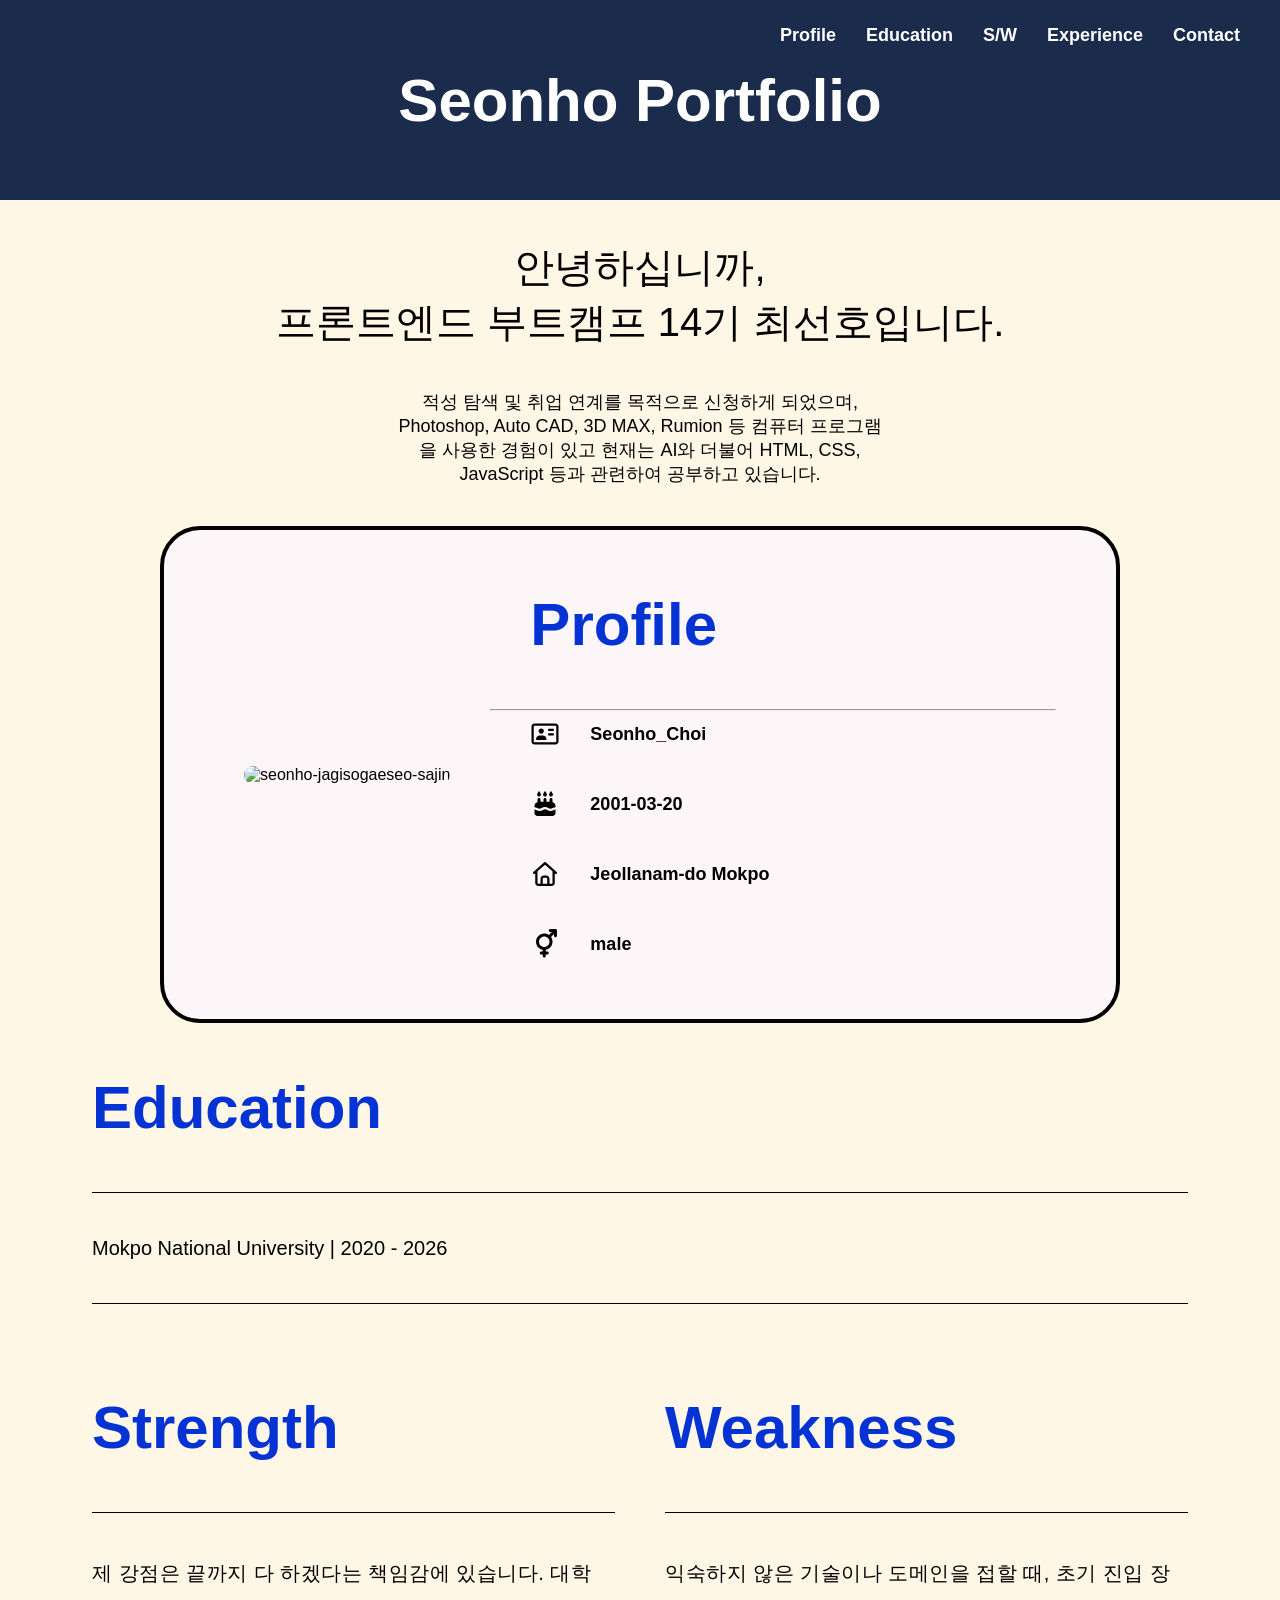
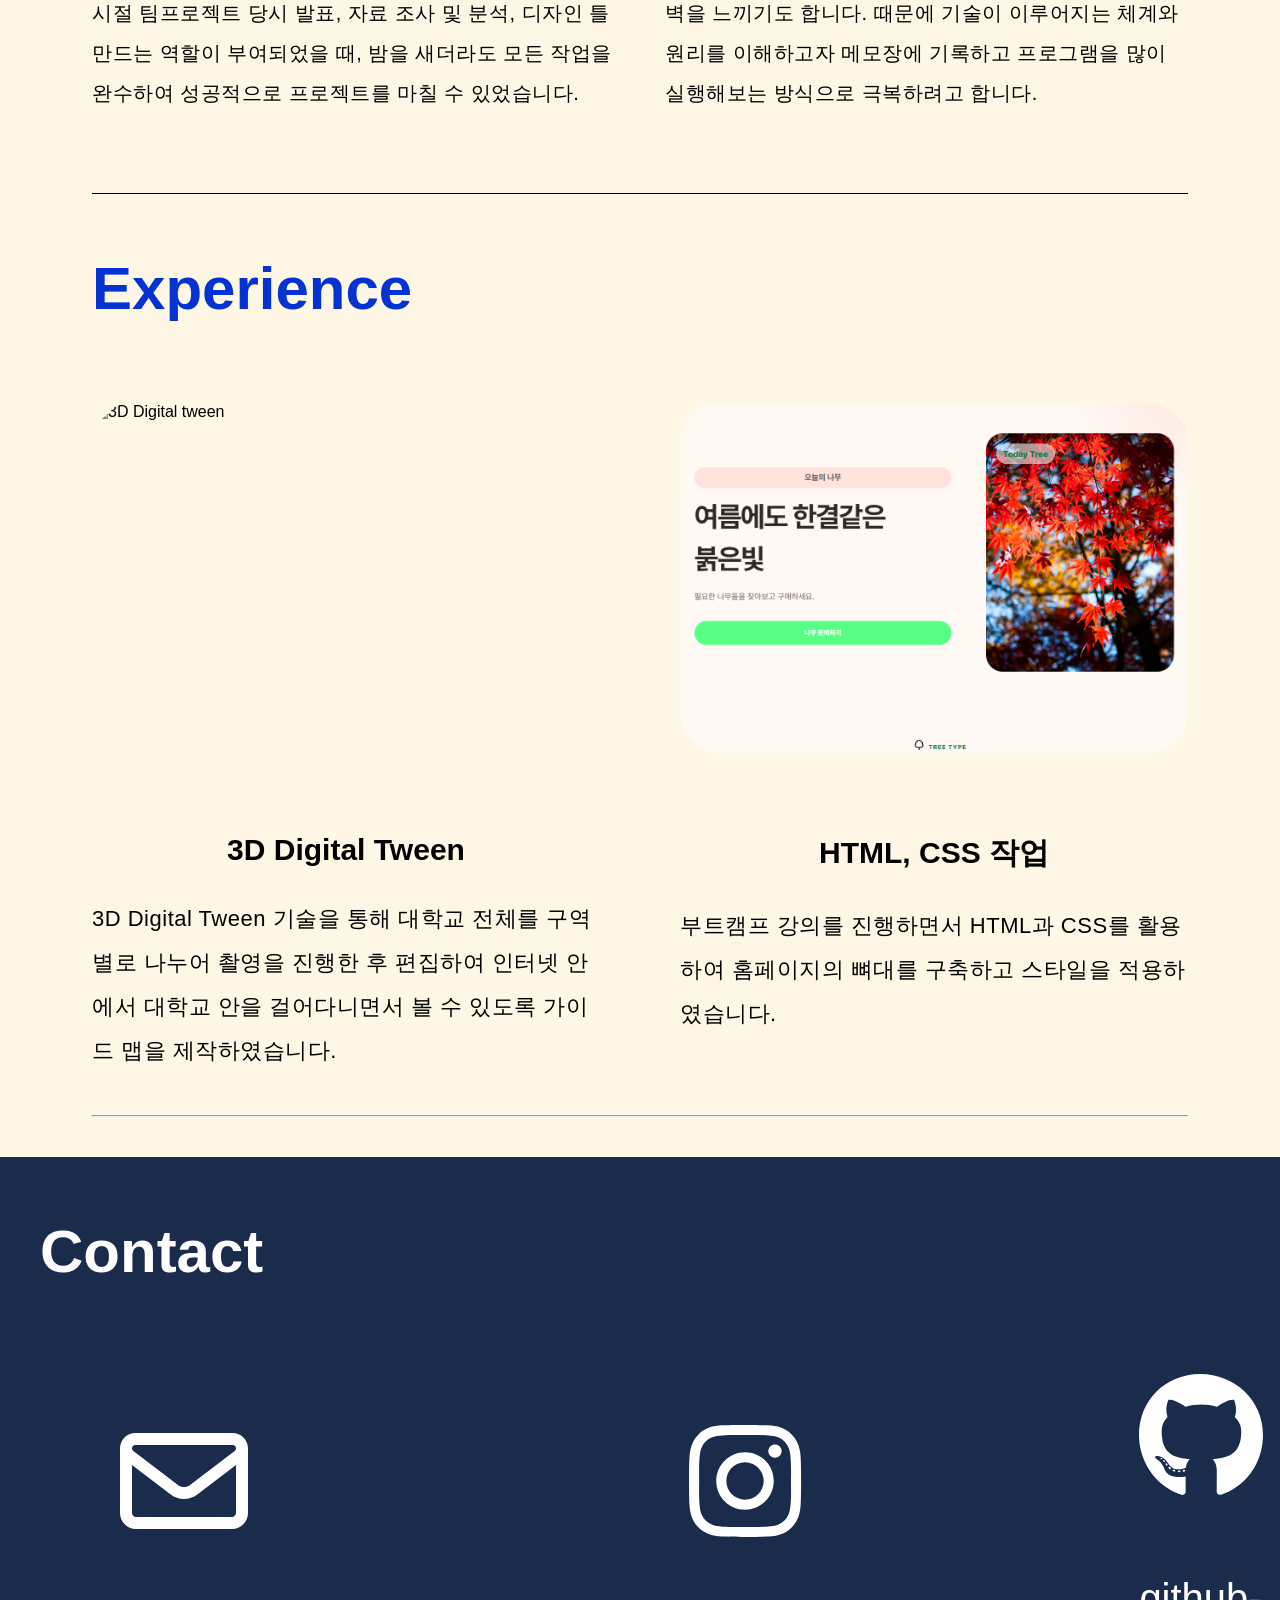
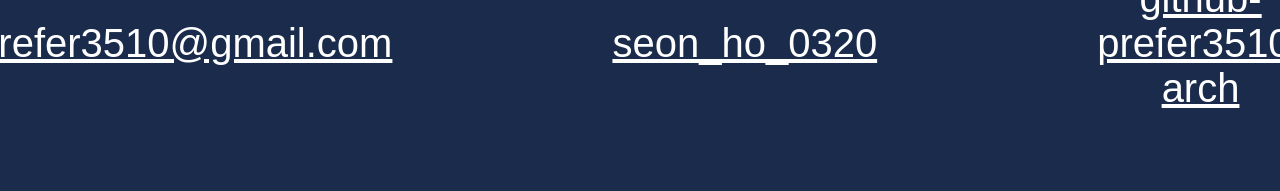
==== index.html @ ebb233a0 "fix: 메인 파일 이름을 index.html로 변경" ====
<!doctype html>
<html lang="en">
  <head>
    <meta charset="UTF-8" />
    <meta name="viewport" content="width=device-width, initial-scale=1.0" />
    <title>Seonho_Portfolio</title>
    <link rel="stylesheet" href="style.css" />
  </head>
  <body>
    <header>
      <h1>Seonho Portfolio</h1>
      <nav>
        <ul>
          <li><a href="#profile">Profile</a></li>
          <li><a href="#education">Education</a></li>
          <li><a href="#sw">S/W</a></li>
          <li><a href="#experience">Experience</a></li>
          <li><a href="#contact">Contact</a></li>
        </ul>
      </nav>
    </header>

    <main>
      <p class="first-meet">
        안녕하십니까,<br />프론트엔드 부트캠프 14기 최선호입니다.
      </p>
      <p class="why-come">
        적성 탐색 및 취업 연계를 목적으로 신청하게 되었으며,<br />Photoshop,
        Auto CAD, 3D MAX, Rumion 등 컴퓨터 프로그램<br />
        을 사용한 경험이 있고 현재는 AI와 더불어 HTML, CSS,<br />JavaScript 등과
        관련하여 공부하고 있습니다.
      </p>

      <div id="profile" class="profile-box">
        <div class="profile-left">
          <img
            src="https://i.postimg.cc/648YrGL5/seonho-jagisogaeseo-sajin.jpg"
            alt="seonho-jagisogaeseo-sajin"
          />
        </div>

        <div class="profile-right">
          <h2>Profile</h2>
          <hr class="profile-line" />

          <div class="icon-list">
            <div class="icon_name">
              <svg xmlns="http://www.w3.org/2000/svg" viewBox="0 0 640 640">
                <path
                  d="M544 144C552.8 144 560 151.2 560 160L560 480C560 488.8 552.8 496 544 496L96 496C87.2 496 80 488.8 80 480L80 160C80 151.2 87.2 144 96 144L544 144zM96 96C60.7 96 32 124.7 32 160L32 480C32 515.3 60.7 544 96 544L544 544C579.3 544 608 515.3 608 480L608 160C608 124.7 579.3 96 544 96L96 96zM240 312C270.9 312 296 286.9 296 256C296 225.1 270.9 200 240 200C209.1 200 184 225.1 184 256C184 286.9 209.1 312 240 312zM208 352C163.8 352 128 387.8 128 432C128 440.8 135.2 448 144 448L336 448C344.8 448 352 440.8 352 432C352 387.8 316.2 352 272 352L208 352zM408 208C394.7 208 384 218.7 384 232C384 245.3 394.7 256 408 256L488 256C501.3 256 512 245.3 512 232C512 218.7 501.3 208 488 208L408 208zM408 304C394.7 304 384 314.7 384 328C384 341.3 394.7 352 408 352L488 352C501.3 352 512 341.3 512 328C512 314.7 501.3 304 488 304L408 304z"
                />
              </svg>
              <span>Seonho_Choi</span>
            </div>

            <div class="icon_birth">
              <svg xmlns="http://www.w3.org/2000/svg" viewBox="0 0 640 640">
                <path
                  d="M182.4 53.5L157.8 95.6C154 102.1 152 109.6 152 117.2L152 120C152 142.1 169.9 160 192 160C214.1 160 232 142.1 232 120L232 117.2C232 109.6 230 102.2 226.2 95.6L201.6 53.5C199.6 50.1 195.9 48 192 48C188.1 48 184.4 50.1 182.4 53.5zM310.4 53.5L285.8 95.6C282 102.1 280 109.6 280 117.2L280 120C280 142.1 297.9 160 320 160C342.1 160 360 142.1 360 120L360 117.2C360 109.6 358 102.2 354.2 95.6L329.6 53.5C327.6 50.1 323.9 48 320 48C316.1 48 312.4 50.1 310.4 53.5zM413.8 95.6C410 102.1 408 109.6 408 117.2L408 120C408 142.1 425.9 160 448 160C470.1 160 488 142.1 488 120L488 117.2C488 109.6 486 102.2 482.2 95.6L457.6 53.5C455.6 50.1 451.9 48 448 48C444.1 48 440.4 50.1 438.4 53.5L413.8 95.6zM224 224C224 206.3 209.7 192 192 192C174.3 192 160 206.3 160 224L160 277.5C122.7 290.6 96 326.2 96 368L96 388.8C116.9 390.1 137.6 396.1 156.3 406.8L163.4 410.9C189.7 425.9 222.3 424.3 247 406.7C290.7 375.5 349.3 375.5 393 406.7C417.6 424.3 450.3 426 476.6 410.9L483.7 406.8C502.4 396.1 523 390.1 544 388.8L544 368C544 326.2 517.3 290.6 480 277.5L480 224C480 206.3 465.7 192 448 192C430.3 192 416 206.3 416 224L416 272L352 272L352 224C352 206.3 337.7 192 320 192C302.3 192 288 206.3 288 224L288 272L224 272L224 224zM544 437C531.3 438.2 518.9 442 507.5 448.5L500.4 452.6C457.8 476.9 405 474.3 365.1 445.8C338.1 426.5 301.9 426.5 274.9 445.8C235 474.3 182.2 477 139.6 452.6L132.5 448.5C121.1 442 108.7 438.1 96 437L96 512C96 547.3 124.7 576 160 576L480 576C515.3 576 544 547.3 544 512L544 437z"
                />
              </svg>
              <span>2001-03-20</span>
            </div>

            <div class="icon_house">
              <svg xmlns="http://www.w3.org/2000/svg" viewBox="0 0 640 640">
                <path
                  d="M304 70.1C313.1 61.9 326.9 61.9 336 70.1L568 278.1C577.9 286.9 578.7 302.1 569.8 312C560.9 321.9 545.8 322.7 535.9 313.8L527.9 306.6L527.9 511.9C527.9 547.2 499.2 575.9 463.9 575.9L175.9 575.9C140.6 575.9 111.9 547.2 111.9 511.9L111.9 306.6L103.9 313.8C94 322.6 78.9 321.8 70 312C61.1 302.2 62 287 71.8 278.1L304 70.1zM320 120.2L160 263.7L160 512C160 520.8 167.2 528 176 528L224 528L224 424C224 384.2 256.2 352 296 352L344 352C383.8 352 416 384.2 416 424L416 528L464 528C472.8 528 480 520.8 480 512L480 263.7L320 120.3zM272 528L368 528L368 424C368 410.7 357.3 400 344 400L296 400C282.7 400 272 410.7 272 424L272 528z"
                />
              </svg>
              <span>Jeollanam-do Mokpo</span>
            </div>

            <div class="icon_gender">
              <svg xmlns="http://www.w3.org/2000/svg" viewBox="0 0 640 640">
                <path
                  d="M432 64C414.3 64 400 49.7 400 32C400 14.3 414.3 0 432 0L544 0C561.7 0 576 14.3 576 32L576 144C576 161.7 561.7 176 544 176C526.3 176 512 161.7 512 144L512 109.3L449 172.3C468.5 200.7 480 235 480 272.1C480 358.4 417.9 430.2 336 445.2L336 480.1L368 480.1C385.7 480.1 400 494.4 400 512.1C400 529.8 385.7 544.1 368 544.1L336 544.1L336 576.1C336 593.8 321.7 608.1 304 608.1C286.3 608.1 272 593.8 272 576.1L272 544.1L240 544.1C222.3 544.1 208 529.8 208 512.1C208 494.4 222.3 480.1 240 480.1L272 480.1L272 445.2C190.1 430.2 128 358.4 128 272.1C128 174.9 206.8 96.1 304 96.1C341 96.1 375.4 107.5 403.8 127.1L466.8 64.1L432.1 64.1zM416 272C416 210.1 365.9 160 304 160C242.1 160 192 210.1 192 272C192 333.9 242.1 384 304 384C365.9 384 416 333.9 416 272z"
                />
              </svg>
              <span>male</span>
            </div>
          </div>
        </div>
      </div>

      <div id="education" class="Education-part">
        <h2>Education</h2>
        <hr class="Education-divider" />
        <p class="school">Mokpo National University | 2020 - 2026</p>
        <hr class="second-divider" />
      </div>

      <div id="sw" class="strength-weakness">
        <div class="s-box">
          <h2>Strength</h2>
          <hr class="strength-line" />
          <p class="strength-text">
            제 강점은 끝까지 다 하겠다는 책임감에 있습니다. 대학 시절 팀프로젝트
            당시 발표, 자료 조사 및 분석, 디자인 틀 만드는 역할이 부여되었을 때,
            밤을 새더라도 모든 작업을 완수하여 성공적으로 프로젝트를 마칠 수
            있었습니다.
          </p>
        </div>

        <div class="w-box">
          <h2>Weakness</h2>
          <hr class="weakness-line" />
          <p class="weakness-text">
            익숙하지 않은 기술이나 도메인을 접할 때, 초기 진입 장벽을 느끼기도
            합니다. 때문에 기술이 이루어지는 체계와 원리를 이해하고자 메모장에
            기록하고 프로그램을 많이 실행해보는 방식으로 극복하려고 합니다.
          </p>
        </div>
      </div>
      <hr class="sw-lastline" />

      <div id="experience" class="experience-section">
        <h2>Experience</h2>
      </div>

      <div class="experience-container">
        <div class="experience__part">
          <img
            src="https://i.ibb.co/9kTLn7Mv/Kakao-Talk-20260531-184627742.jpg"
            alt="3D Digital tween"
          />
          <div class="experience__text-box">
            <h3>3D Digital Tween</h3>
            <p>
              3D Digital Tween 기술을 통해 대학교 전체를 구역 별로 나누어 촬영을
              진행한 후 편집하여 인터넷 안에서 대학교 안을 걸어다니면서 볼 수
              있도록 가이드 맵을 제작하였습니다.
            </p>
          </div>
        </div>

        <div class="experience__part">
          <img src="나무팜.png" alt="나무팜 사진" />
          <div class="experience__text-box">
            <h3>HTML, CSS 작업</h3>
            <p>
              부트캠프 강의를 진행하면서 HTML과 CSS를 활용하여 홈페이지의 뼈대를
              구축하고 스타일을 적용하였습니다.
            </p>
          </div>
        </div>
      </div>
      <hr class="end-line" />
    </main>

    <footer id="contact">
      <p class="contact">Contact</p>
      <div class="last-icon">
        <div class="email">
          <svg xmlns="http://www.w3.org/2000/svg" viewBox="0 0 640 640">
            <path
              d="M125.4 128C91.5 128 64 155.5 64 189.4C64 190.3 64 191.1 64.1 192L64 192L64 448C64 483.3 92.7 512 128 512L512 512C547.3 512 576 483.3 576 448L576 192L575.9 192C575.9 191.1 576 190.3 576 189.4C576 155.5 548.5 128 514.6 128L125.4 128zM528 256.3L528 448C528 456.8 520.8 464 512 464L128 464C119.2 464 112 456.8 112 448L112 256.3L266.8 373.7C298.2 397.6 341.7 397.6 373.2 373.7L528 256.3zM112 189.4C112 182 118 176 125.4 176L514.6 176C522 176 528 182 528 189.4C528 193.6 526 197.6 522.7 200.1L344.2 335.5C329.9 346.3 310.1 346.3 295.8 335.5L117.3 200.1C114 197.6 112 193.6 112 189.4z"
            />
          </svg>
          <a href="mailto:prefer3510@gmail.com" class="footer-link"
            >prefer3510@gmail.com</a
          >
        </div>

        <div class="instagram">
          <svg xmlns="http://www.w3.org/2000/svg" viewBox="0 0 640 640">
            <path
              d="M320.3 205C256.8 204.8 205.2 256.2 205 319.7C204.8 383.2 256.2 434.8 319.7 435C383.2 435.2 434.8 383.8 435 320.3C435.2 256.8 383.8 205.2 320.3 205zM319.7 245.4C360.9 245.2 394.4 278.5 394.6 319.7C394.8 360.9 361.5 394.4 320.3 394.6C279.1 394.8 245.6 361.5 245.4 320.3C245.2 279.1 278.5 245.6 319.7 245.4zM413.1 200.3C413.1 185.5 425.1 173.5 439.9 173.5C454.7 173.5 466.7 185.5 466.7 200.3C466.7 215.1 454.7 227.1 439.9 227.1C425.1 227.1 413.1 215.1 413.1 200.3zM542.8 227.5C541.1 191.6 532.9 159.8 506.6 133.6C480.4 107.4 448.6 99.2 412.7 97.4C375.7 95.3 264.8 95.3 227.8 97.4C192 99.1 160.2 107.3 133.9 133.5C107.6 159.7 99.5 191.5 97.7 227.4C95.6 264.4 95.6 375.3 97.7 412.3C99.4 448.2 107.6 480 133.9 506.2C160.2 532.4 191.9 540.6 227.8 542.4C264.8 544.5 375.7 544.5 412.7 542.4C448.6 540.7 480.4 532.5 506.6 506.2C532.8 480 541 448.2 542.8 412.3C544.9 375.3 544.9 264.5 542.8 227.5zM495 452C487.2 471.6 472.1 486.7 452.4 494.6C422.9 506.3 352.9 503.6 320.3 503.6C287.7 503.6 217.6 506.2 188.2 494.6C168.6 486.8 153.5 471.7 145.6 452C133.9 422.5 136.6 352.5 136.6 319.9C136.6 287.3 134 217.2 145.6 187.8C153.4 168.2 168.5 153.1 188.2 145.2C217.7 133.5 287.7 136.2 320.3 136.2C352.9 136.2 423 133.6 452.4 145.2C472 153 487.1 168.1 495 187.8C506.7 217.3 504 287.3 504 319.9C504 352.5 506.7 422.6 495 452z"
            />
          </svg>
          <a
            href="https://www.instagram.com/seon_ho_0320"
            target="_blank"
            rel="noopener noreferrer"
            >seon_ho_0320</a
          >
        </div>

        <div class="github">
          <svg xmlns="http://www.w3.org/2000/svg" viewBox="0 0 640 640">
            <path
              d="M237.9 461.4C237.9 463.4 235.6 465 232.7 465C229.4 465.3 227.1 463.7 227.1 461.4C227.1 459.4 229.4 457.8 232.3 457.8C235.3 457.5 237.9 459.1 237.9 461.4zM206.8 456.9C206.1 458.9 208.1 461.2 211.1 461.8C213.7 462.8 216.7 461.8 217.3 459.8C217.9 457.8 216 455.5 213 454.6C210.4 453.9 207.5 454.9 206.8 456.9zM251 455.2C248.1 455.9 246.1 457.8 246.4 460.1C246.7 462.1 249.3 463.4 252.3 462.7C255.2 462 257.2 460.1 256.9 458.1C256.6 456.2 253.9 454.9 251 455.2zM316.8 72C178.1 72 72 177.3 72 316C72 426.9 141.8 521.8 241.5 555.2C254.3 557.5 258.8 549.6 258.8 543.1C258.8 536.9 258.5 502.7 258.5 481.7C258.5 481.7 188.5 496.7 173.8 451.9C173.8 451.9 162.4 422.8 146 415.3C146 415.3 123.1 399.6 147.6 399.9C147.6 399.9 172.5 401.9 186.2 425.7C208.1 464.3 244.8 453.2 259.1 446.6C261.4 430.6 267.9 419.5 275.1 412.9C219.2 406.7 162.8 398.6 162.8 302.4C162.8 274.9 170.4 261.1 186.4 243.5C183.8 237 175.3 210.2 189 175.6C209.9 169.1 258 202.6 258 202.6C278 197 299.5 194.1 320.8 194.1C342.1 194.1 363.6 197 383.6 202.6C383.6 202.6 431.7 169 452.6 175.6C466.3 210.3 457.8 237 455.2 243.5C471.2 261.2 481 275 481 302.4C481 398.9 422.1 406.6 366.2 412.9C375.4 420.8 383.2 435.8 383.2 459.3C383.2 493 382.9 534.7 382.9 542.9C382.9 549.4 387.5 557.3 400.2 555C500.2 521.8 568 426.9 568 316C568 177.3 455.5 72 316.8 72zM169.2 416.9C167.9 417.9 168.2 420.2 169.9 422.1C171.5 423.7 173.8 424.4 175.1 423.1C176.4 422.1 176.1 419.8 174.4 417.9C172.8 416.3 170.5 415.6 169.2 416.9zM158.4 408.8C157.7 410.1 158.7 411.7 160.7 412.7C162.3 413.7 164.3 413.4 165 412C165.7 410.7 164.7 409.1 162.7 408.1C160.7 407.5 159.1 407.8 158.4 408.8zM190.8 444.4C189.2 445.7 189.8 448.7 192.1 450.6C194.4 452.9 197.3 453.2 198.6 451.6C199.9 450.3 199.3 447.3 197.3 445.4C195.1 443.1 192.1 442.8 190.8 444.4zM179.4 429.7C177.8 430.7 177.8 433.3 179.4 435.6C181 437.9 183.7 438.9 185 437.9C186.6 436.6 186.6 434 185 431.7C183.6 429.4 181 428.4 179.4 429.7z"
            />
          </svg>
          <a
            href="https://www.github.com/prefer3510-arch"
            target="_blank"
            rel="noopener noreferrer"
            >github-prefer3510-arch</a
          >
        </div>
      </div>
    </footer>
  </body>
</html>
---- style.css ----
html {
  scroll-behavior: smooth;
}

@import url("https://cdn.jsdelivr.net/gh/orioncactus/pretendard@v1.3.9/dist/web/static/pretendard.css");
* {
  box-sizing: border-box;
  font-family:
    "Pretendard",
    Pretendard variable,
    "Noto Sans KR",
    sans-serif;
}

body {
  background-color: #fef7e6;
  margin: 0;
  padding: 0;
}

header {
  position: fixed;
  top: 0;
  left: 0;
  width: 100%;
  z-index: 1000;
  display: flex;
  justify-content: center;
  align-items: center;
  position: relative;
  padding: 20px 40px;
  background-color: #1a2b4c;
  min-height: 200px;
  box-sizing: border-box;
}

header h1 {
  color: #fff;
  font-size: 60px;
  margin: 0;
  text-align: center;
  font-weight: bold;
  max-width: 60%;
  word-break: keep-all;
}

header nav {
  position: absolute;
  right: 40px;
  top: 25px;
}

header nav ul {
  display: flex;
  list-style: none;
  gap: 30px;
  margin: 0;
  padding: 0;
}

header nav a {
  text-decoration: none;
  color: #fff;
  font-weight: bold;
  font-size: 18px;
  border-bottom: 2px solid transparent;
}

/* 인사말 */
.first-meet {
  font-size: 40px;
  text-align: center;
}

.why-come {
  font-size: 18px;
  text-align: center;
}

/* 프로필 박스 */
.profile-box {
  display: flex;
  background-color: #fcf6f8;
  border: 4px solid #000000;
  border-radius: 40px;
  padding: 60px;
  max-width: 960px;
  margin: 40px auto;
  gap: 40px;
  align-items: center;
}

.profile-left img {
  width: 350px;
  height: 400px;
  border-radius: 25px;
  object-fit: cover;
  margin: 0 0 0 20px;
}

.profile-right {
  flex-grow: 1;
  margin: 0;
}

.profile-right h2 {
  color: #0533d3;
  font-size: 60px;
  margin: 0 0 50px 40px;
}

/* 아이콘 부분 */
.icon-list {
  display: flex;
  flex-direction: column;
  gap: 40px;
}

.icon-list > div {
  display: flex;
  align-items: center;
  gap: 30px;
}

.icon_name,
.icon_birth,
.icon_house,
.icon_gender {
  display: flex;
  align-items: center;
  gap: 20px;
  margin: 0 0 0 40px;
}

.icon-list svg {
  width: 30px;
  height: 30px;
  fill: #000000;
  flex-shrink: 0;
}

.icon-list span {
  font-size: 18px;
  font-weight: 700;
  color: #000000;
  white-space: nowrap;
}

/* */
.Education-part h2 {
  color: #0533d3;
  font-size: 60px;
}

.second-divider {
  margin: 40px 0;
}

main {
  max-width: 1176px;
  margin: 0 auto;
  padding: 0 40px;
}

h2 {
  font-size: 60px;
  font-weight: 700;
  color: #0533d3;
}

.school {
  font-size: 20px;
  line-height: 1.5;
  color: #000000;
  margin: 0;
  margin-bottom: 20px;
}

.second-divider {
  border: 0;
  height: 1px;
  background-color: #000000;
}

.Education-divider {
  border: 0;
  height: 1px;
  background-color: #000000;
  margin: 0 0 40px 0;
}
/* 강점약점라인 */
.strength-weakness {
  display: flex;
  gap: 50px;
}

.s-box,
.w-box {
  flex: 1;
}

.strength-line,
.weakness-line {
  border: 0;
  height: 1px;
  background-color: #000000;
  margin: 0 0 40px 0;
}

.strength-text,
.weakness-text {
  letter-spacing: 0.5px;
  line-height: 2;
  font-size: 20px;
}

.sw-lastline {
  border: 0;
  height: 1px;
  background-color: #000000;
  margin: 60px 0;
}

/* Experience 라인 */
.experience-container {
  display: flex;
  justify-content: space-between;
  gap: 80px;
  width: 100%;
  margin-top: 80px;
  align-items: flex-start;
}

.experience__part {
  flex: 1;
  display: flex;
  flex-direction: column;
}

.experience__part h3 {
  text-align: center;
  font-size: 30px;
  font-weight: 700;
}

.experience__part p {
  font-size: 22px;
  letter-spacing: 0.5px;
  line-height: 2;
}

.experience__part img {
  width: 100%;
  height: 350px;
  object-fit: cover;
  border-radius: 40px;
  margin-bottom: 50px;
}

.end-line {
  margin-top: 20px;
}

/* footer부분 */
footer {
  margin-left: auto;
  margin-right: auto;
  padding: 0 40px 0 40px;
}

#contact {
  background-color: #1a2b4c;
  color: #fff;
  padding: 60px 0 80px 0;
  width: 100%;
  margin-top: 40px;
}

.contact {
  color: #fff;
  font-size: 60px;
  font-weight: 700;
  max-width: 1200px;
  margin: 0 auto 50px auto;
  text-align: left;
}

.last-icon {
  display: flex;
  justify-content: center;
  align-items: center;
  gap: 220px;
  max-width: 1200px;
  margin: 0 auto;
  padding: 0 40px;
}

.last-icon svg {
  width: 160px;
  height: 200px;
  fill: #fff;
  margin-bottom: 40px;
}

.last-icon a {
  color: #fff;
  font-size: 40px;
  font-weight: 500;
  transition: opacity 0.2s ease;
}

.email,
.instagram,
.github {
  display: flex;
  flex-direction: column;
  align-items: center;
  text-align: center;
}

/* 태블릿 반응형 부분 */
@media screen and (max-width: 1024px) {
  header {
    min-height: 150px;
    padding: 15px 30px;
  }

  header h1 {
    font-size: 42px;
    max-width: 50%;
    white-space: nowrap;
  }

  header nav a {
    font-size: 15px;
  }

  main {
    padding: 0 30px;
    max-width: 800px;
  }

  h2 {
    font-size: 28px;
  }

  /* 소개 인사 부분 */
  .first-meet {
    font-size: 32px;
    line-height: 2;
  }

  .why-come {
    font-size: 18px;
    line-height: 2;
  }

  /* 프로필 박스 */
  .profile-box {
    padding: 48px;
    gap: 30px;
    max-width: 100%;
  }

  .profile-left img {
    width: 260px;
    height: 320px;
    margin: 0;
  }

  .profile-right h2 {
    font-size: 35px;
    margin: 0 0 30px 20px;
  }

  .icon-list {
    gap: 28px;
  }

  .icon_name,
  .icon_birth,
  .icon_house,
  .icon_gender {
    margin-left: 20px;
    gap: 15px;
  }

  /* 학력 */
  .Education-part h2 {
    font-size: 28px;
  }

  /* 강점 약점 */
  .strength-text,
  .weakness-text {
    font-size: 15px;
    line-height: 1.8;
  }

  .experience-container {
    display: flex;
    flex-direction: column;
    gap: 60px;
    margin-top: 50px;
  }

  .experience__part {
    display: flex;
    flex-direction: row;
    align-items: center;
    justify-content: space-between;
    gap: 50px;
    width: 100%;
  }

  .experience__part img {
    width: 45%;
    height: 300px;
    object-fit: cover;
    margin-bottom: 0;
    border-radius: 40px;
  }

  .experience-text-box,
  .experience__text-box {
    flex: 1;
    display: flex;
    flex-direction: column;
    gap: 15px;
  }

  .experience__part h3 {
    font-size: 30px;
    font-weight: 700;
    margin: 0;
    text-align: left;
  }

  .experience__part p {
    font-size: 18px;
    line-height: 1.6;
    margin: 0;
  }

  .end-line {
    margin-top: 20px;
  }

  /* footer부분 */
  .contact {
    font-size: 45px;
    max-width: 100%;
    margin: 0 0 30px 40px;
  }

  .last-icon {
    gap: 80px;
    padding: 0 20px;
  }

  .last-icon svg {
    width: 100px;
    height: 120px;
  }

  .last-icon a {
    font-size: 20px;
  }
}

/* 모바일 반응형 부분 */
@media screen and (max-width: 576px) {
  header {
    flex-direction: column;
    min-height: auto;
    padding: 30px 15px;
    justify-content: center;
    position: fixed;
  }

  header h1 {
    font-size: 32px;
    max-width: 100%;
    margin-bottom: 20px;
    text-align: center;
    white-space: nowrap;
  }

  header nav {
    position: static;
  }

  header nav ul {
    gap: 12px;
    justify-content: center;
    white-space: nowrap;
  }

  header nav a {
    font-size: 13px;
  }

  body {
    padding-top: 150px;
  }

  main {
    padding: 0 20px;
  }

  h2 {
    font-size: 30px;
  }

  /* 인사말 */
  .first-meet {
    font-size: 24px;
    line-height: 1.4;
  }

  .why-come {
    font-size: 14px;
    line-height: 1.8;
    padding: 0 10px;
  }

  /* 소개박스 */
  .profile-box {
    flex-direction: column;
    padding: 35px 20px;
    gap: 30px;
    border-radius: 20px;
    max-width: 100%;
  }

  .profile-left img {
    width: 100%;
    max-width: 220px;
    height: auto;
    margin: 0 auto;
  }

  .profile-right h2 {
    font-size: 32px;
    margin: 0 0 25px 0;
    text-align: center;
  }

  .icon-list {
    gap: 25px;
  }

  .icon-list > div {
    justify-content: flex-start;
  }

  .icon_name,
  .icon_birth,
  .icon_house,
  .icon_gender {
    margin-left: 10px;
    gap: 15px;
  }

  .icon-list span {
    font-size: 14px;
  }

  /* 학력 */
  .Education-part h2 {
    font-size: 32px;
  }

  .Education-part p {
    font-size: 14px;
  }

  /* 강점 및 약점 */
  .strength-weakness {
    flex-direction: column;
    gap: 40px;
  }

  .strength-text,
  .weakness-text {
    font-size: 14px;
    letter-spacing: 1.8px;
  }

  .experience-container {
    flex-direction: column;
    gap: 50px;
    margin-top: 40px;
  }

  .experience__part {
    flex-direction: column;
    gap: 20px;
  }

  .experience__part img {
    width: 100%;
    height: 220px;
    margin-bottom: 0;
    border-radius: 40px;
  }

  .experience-text-box,
  .experience__text-box {
    width: 100%;
    text-align: center;
  }

  .experience__part h3 {
    font-size: 20px;
    text-align: center;
    margin-bottom: 10px;
  }

  .experience__part p {
    font-size: 14px;
    letter-spacing: 1.4px;
    line-height: 1.6;
  }

  .end-line {
    margin-top: 15px;
  }

  /* footer 부분 */
  .contact {
    font-size: 36px;
    text-align: center;
    margin: 0 0 30px 0;
  }

  .last-icon {
    display: flex;
    flex-direction: row;
    justify-content: center;
    align-items: flex-start;
    gap: 45px;
    padding: 0 10px;
    max-width: 100%;
  }

  .email,
  .instagram,
  .github {
    flex: 1;
    display: flex;
    flex-direction: column;
    align-items: center;
    min-width: 0;
  }

  .last-icon svg {
    width: 60px;
    height: 60px;
    margin-bottom: 20px;
  }

  .last-icon a {
    font-size: 14px;
  }
}
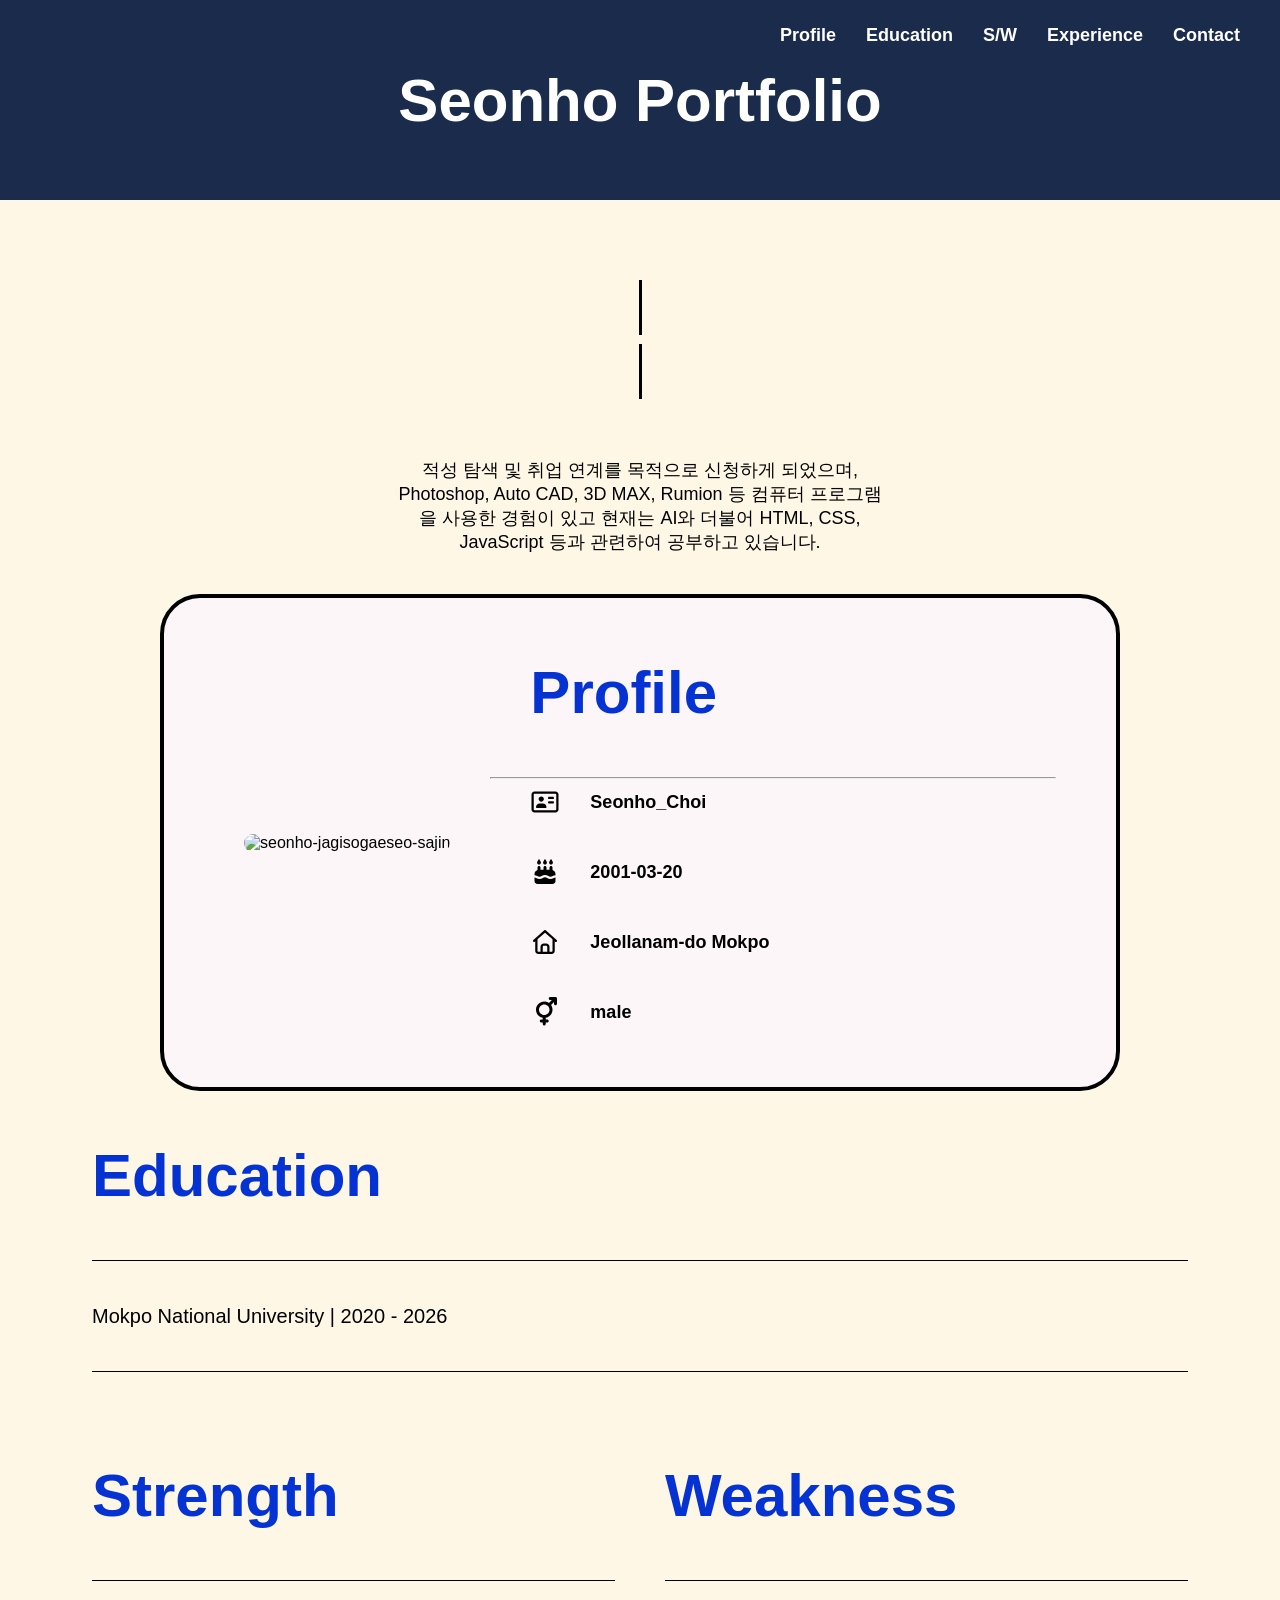
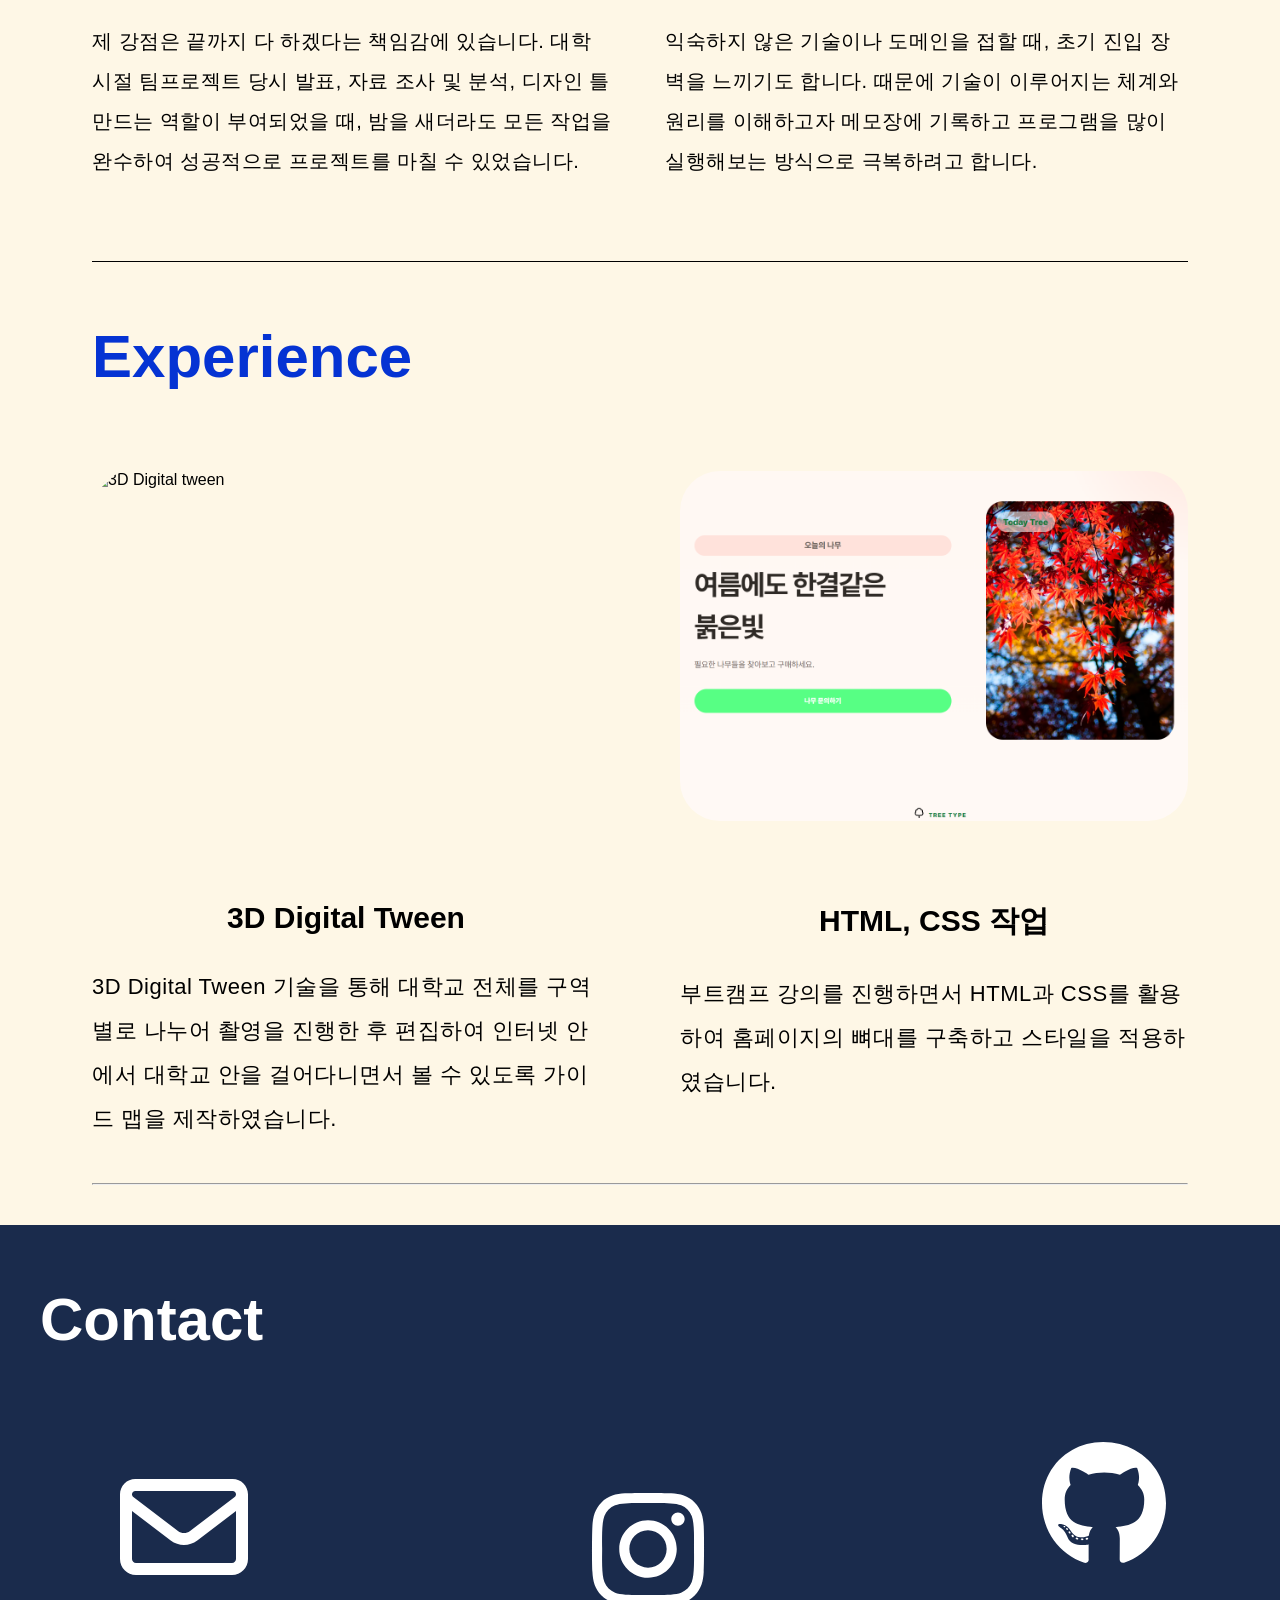
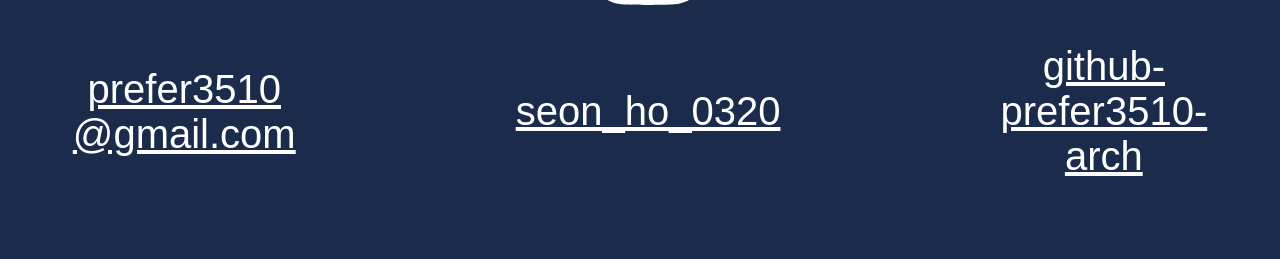
==== commit 3b667d85: "타이핑과 물방울 애니메이션 및 이메일 줄바꿈 수정" ====
--- a/index.html
+++ b/index.html
@@ -7,6 +7,13 @@
     <link rel="stylesheet" href="style.css" />
   </head>
   <body>
+    <div class="bubble-container">
+      <div class="bubble"></div>
+      <div class="bubble"></div>
+      <div class="bubble"></div>
+      <div class="bubble"></div>
+      <div class="bubble"></div>
+    </div>
     <header>
       <h1>Seonho Portfolio</h1>
       <nav>
@@ -21,9 +28,14 @@
     </header>
 
     <main>
-      <p class="first-meet">
-        안녕하십니까,<br />프론트엔드 부트캠프 14기 최선호입니다.
-      </p>
+      <div class="first-meet">
+        <span class="typing-line line-1">안녕하십니까,</span>
+
+        <br /><span class="typing-line line-2"
+          >프론트엔드 부트캠프 14기 최선호입니다.</span
+        >
+      </div>
+
       <p class="why-come">
         적성 탐색 및 취업 연계를 목적으로 신청하게 되었으며,<br />Photoshop,
         Auto CAD, 3D MAX, Rumion 등 컴퓨터 프로그램<br />
@@ -158,7 +170,7 @@
             />
           </svg>
           <a href="mailto:prefer3510@gmail.com" class="footer-link"
-            >prefer3510@gmail.com</a
+            >prefer3510<wbr />@gmail.com</a
           >
         </div>
 
@@ -186,7 +198,7 @@
             href="https://www.github.com/prefer3510-arch"
             target="_blank"
             rel="noopener noreferrer"
-            >github-prefer3510-arch</a
+            >github-<wbr />prefer3510-arch</a
           >
         </div>
       </div>
--- a/style.css
+++ b/style.css
@@ -70,6 +70,8 @@
 .first-meet {
   font-size: 40px;
   text-align: center;
+  margin-top: 80px;
+  margin-bottom: 50px;
 }
 
 .why-come {
@@ -639,7 +641,7 @@
     flex-direction: row;
     justify-content: center;
     align-items: flex-start;
-    gap: 45px;
+    gap: 40px;
     padding: 0 10px;
     max-width: 100%;
   }
@@ -661,6 +663,135 @@
   }
 
   .last-icon a {
-    font-size: 14px;
-  }
-}
+    font-size: 12px;
+    display: inline-block;
+    max-width: 100%;
+    word-break: keep-all;
+    word-wrap: break-word;
+    overflow-wrap: break-word;
+  }
+}
+
+/* 애니메이션 넣기 */
+.typing-line {
+  display: inline-block;
+  white-space: nowrap;
+  overflow: hidden;
+  border-right: 3px solid #000;
+  width: 0;
+  max-width: max-content;
+}
+.line-1 {
+  animation:
+    typing-animation 1s steps(8) forwards infinite,
+    cursor-blink 0.5s step-end infinite;
+  animation-duration: 6s;
+}
+
+.line-2 {
+  animation:
+    typing-animation 1.5s steps(21) forwards infinite,
+    cursor-blink 1.2s step-end infinite;
+  animation-duration: 6s;
+  animation-delay: 1.2s;
+}
+
+@keyframes typing-animation {
+  0% {
+    width: 0;
+  }
+  30% {
+    width: 100%;
+  }
+  90% {
+    width: 100%;
+  }
+  100% {
+    width: 0;
+  }
+}
+@keyframes cursor-blink {
+  from,
+  to {
+    border-color: transparent;
+  }
+  50% {
+    border-color: #000;
+  }
+}
+
+.bubble-container {
+  position: fixed;
+  top: 0;
+  left: 0;
+  width: 100%;
+  height: 100%;
+  z-index: -1;
+  overflow: hidden;
+  pointer-events: none;
+}
+
+.bubble {
+  position: absolute;
+  bottom: -100px;
+  background-color: rgba(5, 51, 211, 0.2);
+  border-radius: 50%;
+  backdrop-filter: blur(5px);
+  animation: floatUp 12s infinite linear;
+}
+
+.bubble:nth-child(1) {
+  width: 80px;
+  height: 80px;
+  left: 10%;
+  animation-duration: 10s;
+}
+
+.bubble:nth-child(2) {
+  width: 120px;
+  height: 120px;
+  left: 30%;
+  animation-duration: 15s;
+  animation-delay: 2s;
+}
+
+.bubble:nth-child(3) {
+  width: 60px;
+  height: 60px;
+  left: 55%;
+  animation-duration: 8s;
+  animation-delay: 4s;
+}
+
+.bubble:nth-child(4) {
+  width: 150px;
+  height: 150px;
+  left: 75%;
+  animation-duration: 18s;
+  animation-delay: 1s;
+}
+
+.bubble:nth-child(5) {
+  width: 90px;
+  height: 90px;
+  left: 90%;
+  animation-duration: 12s;
+  animation-delay: 5s;
+}
+
+@keyframes floatUp {
+  0% {
+    transform: translateY(0) translateX(0);
+    opacity: 0;
+  }
+  10% {
+    opacity: 1;
+  }
+  90% {
+    opacity: 1;
+  }
+  100% {
+    transform: translateY(-120vh) translate(50px);
+    opacity: 0;
+  }
+}
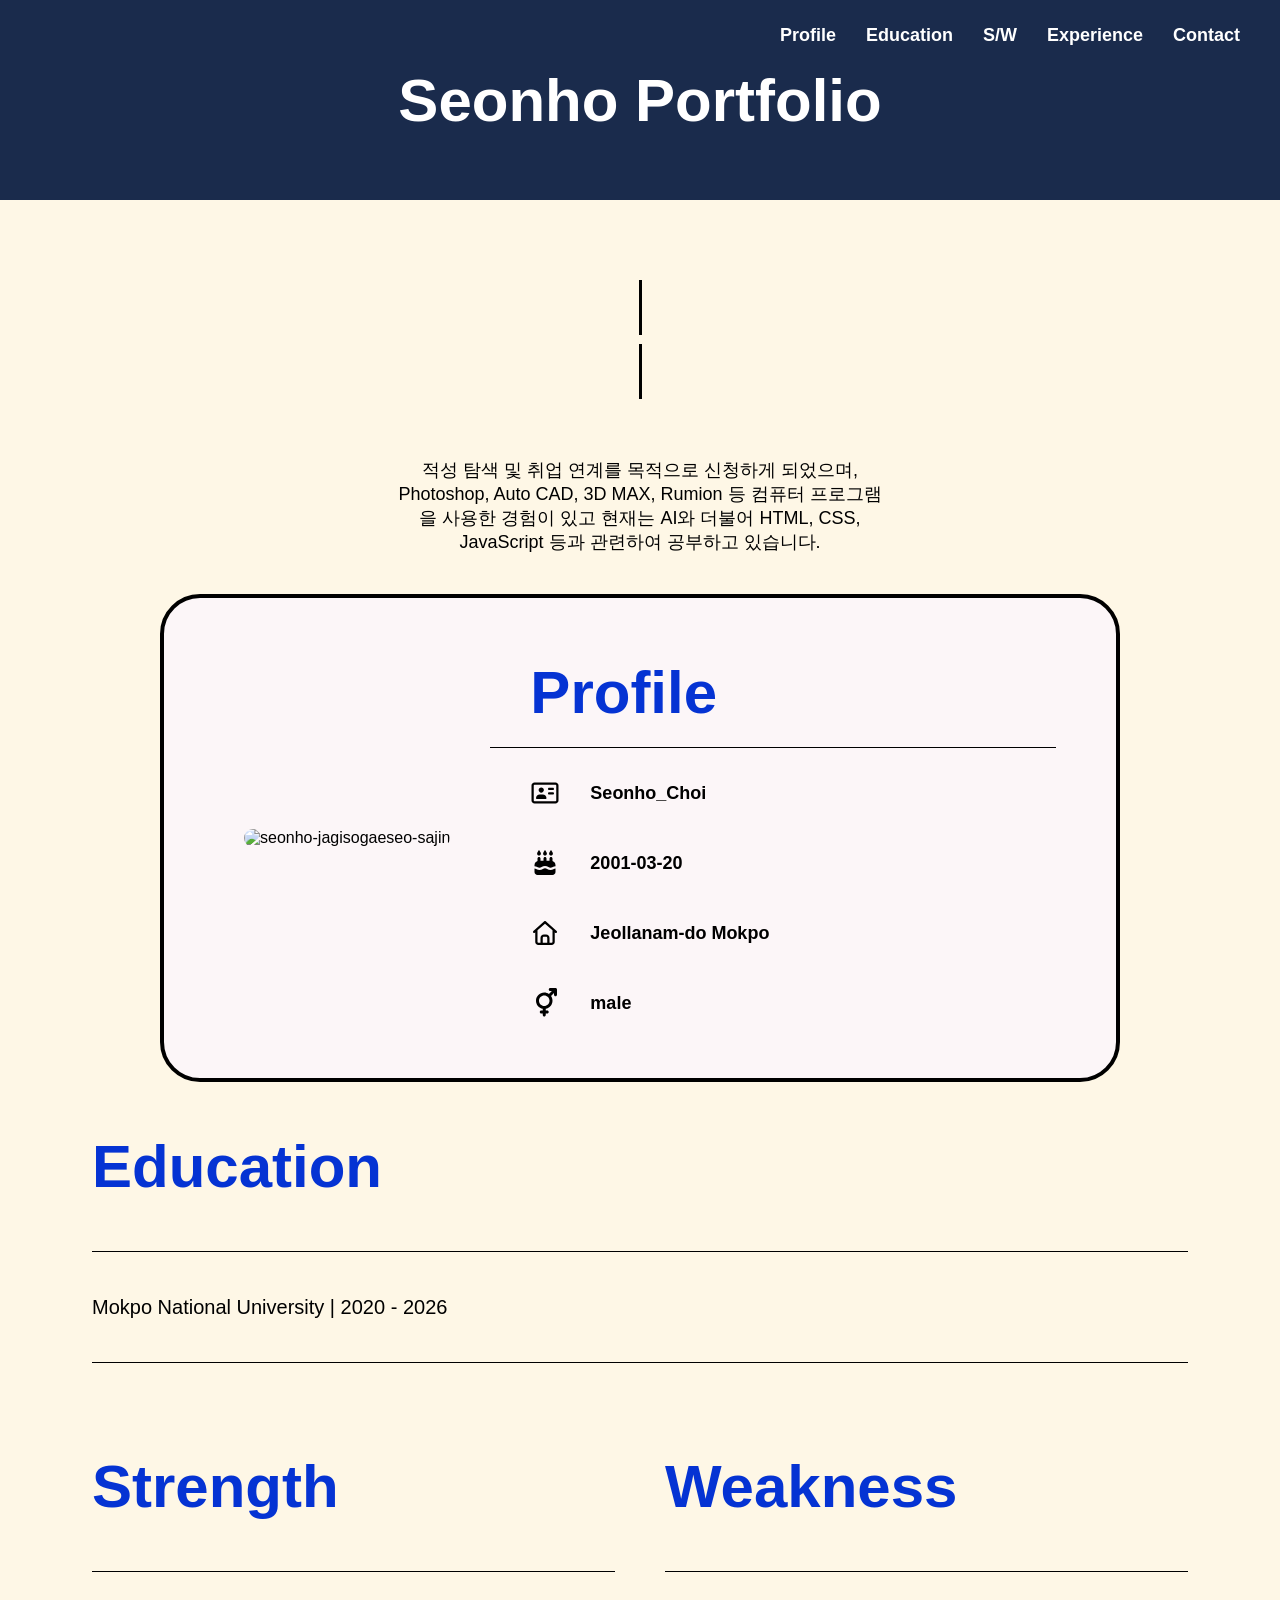
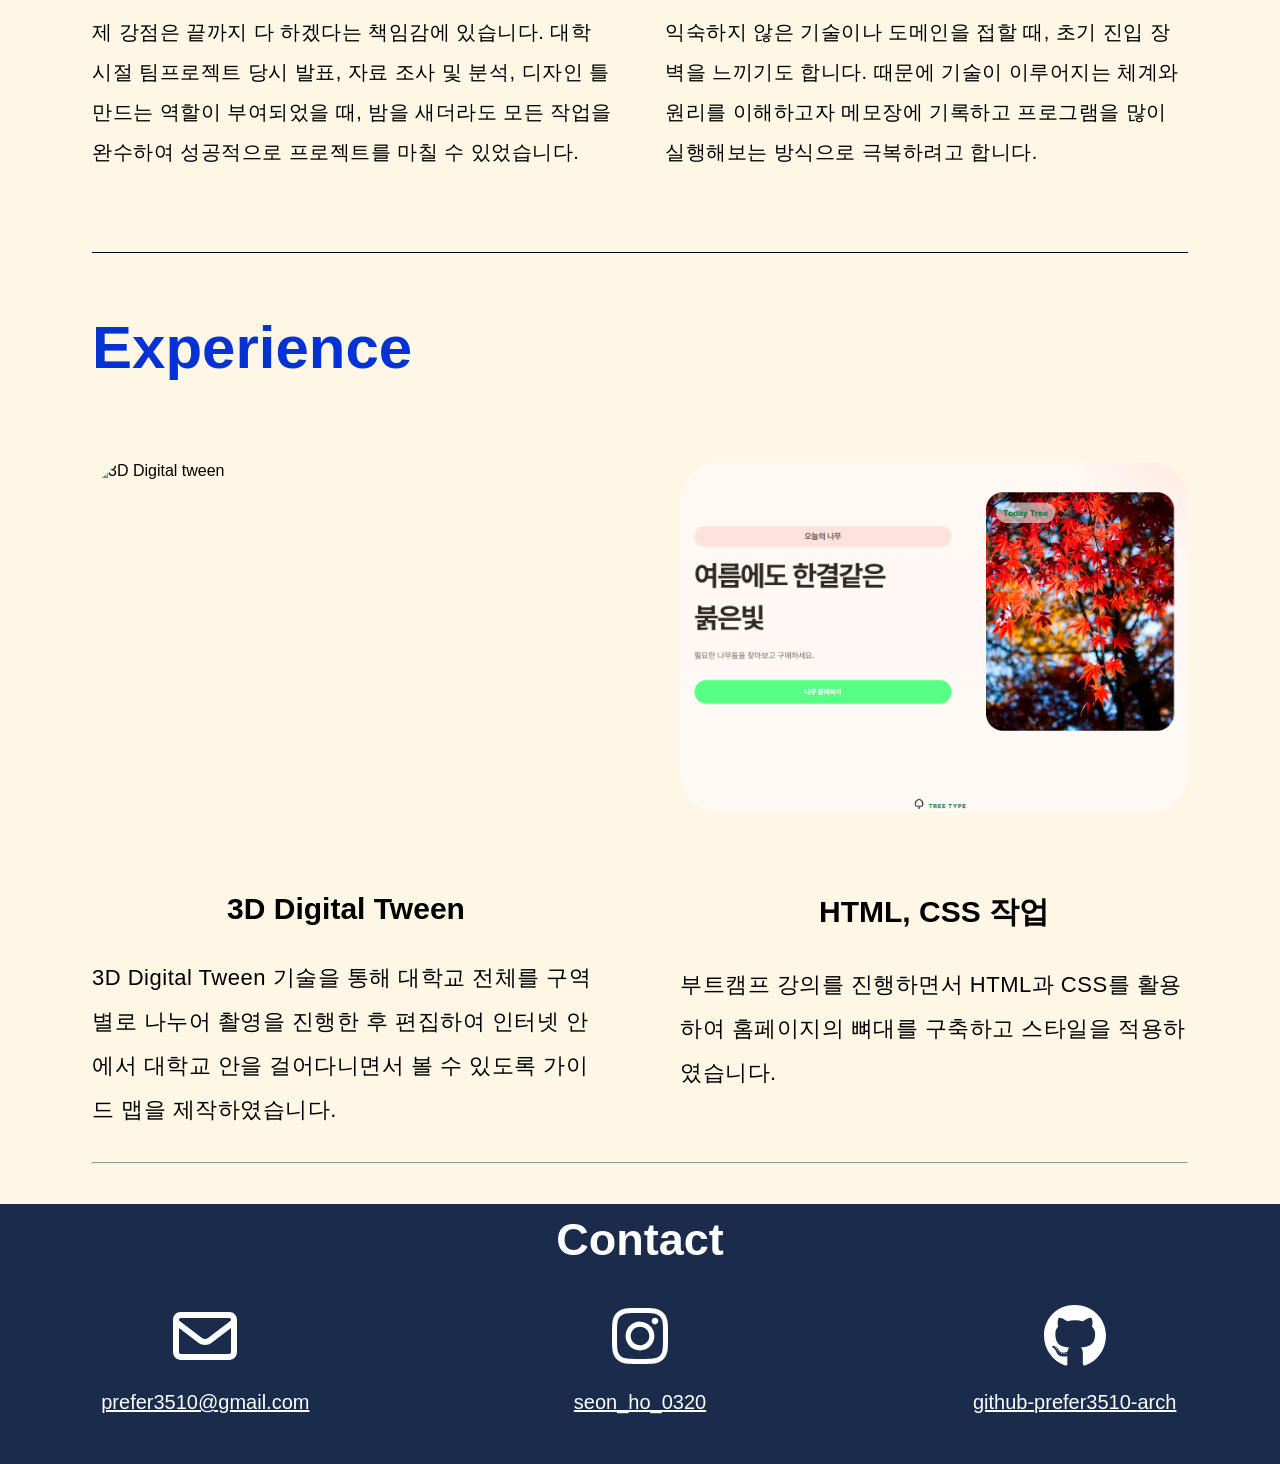
==== commit 42b0870d: "HTML and CSS Final modify" ====
--- a/index.html
+++ b/index.html
@@ -46,7 +46,7 @@
       <div id="profile" class="profile-box">
         <div class="profile-left">
           <img
-            src="https://i.postimg.cc/648YrGL5/seonho-jagisogaeseo-sajin.jpg"
+            src="https://i.ibb.co/6RHjDhb8/1.jpg"
             alt="seonho-jagisogaeseo-sajin"
           />
         </div>
@@ -198,7 +198,7 @@
             href="https://www.github.com/prefer3510-arch"
             target="_blank"
             rel="noopener noreferrer"
-            >github-<wbr />prefer3510-arch</a
+            >github-<wbr />prefer3510-<wbr />arch</a
           >
         </div>
       </div>
--- a/style.css
+++ b/style.css
@@ -19,7 +19,6 @@
 }
 
 header {
-  position: fixed;
   top: 0;
   left: 0;
   width: 100%;
@@ -66,7 +65,6 @@
   border-bottom: 2px solid transparent;
 }
 
-/* 인사말 */
 .first-meet {
   font-size: 40px;
   text-align: center;
@@ -79,7 +77,6 @@
   text-align: center;
 }
 
-/* 프로필 박스 */
 .profile-box {
   display: flex;
   background-color: #fcf6f8;
@@ -92,6 +89,14 @@
   align-items: center;
 }
 
+.profile-line {
+  border: 0;
+  height: 1px;
+  margin-top: -30px;
+  margin-bottom: 30px;
+  background-color: #000;
+}
+
 .profile-left img {
   width: 350px;
   height: 400px;
@@ -111,7 +116,6 @@
   margin: 0 0 50px 40px;
 }
 
-/* 아이콘 부분 */
 .icon-list {
   display: flex;
   flex-direction: column;
@@ -122,16 +126,7 @@
   display: flex;
   align-items: center;
   gap: 30px;
-}
-
-.icon_name,
-.icon_birth,
-.icon_house,
-.icon_gender {
-  display: flex;
-  align-items: center;
-  gap: 20px;
-  margin: 0 0 0 40px;
+  margin-left: 40px;
 }
 
 .icon-list svg {
@@ -148,10 +143,19 @@
   white-space: nowrap;
 }
 
-/* */
 .Education-part h2 {
   color: #0533d3;
   font-size: 60px;
+}
+
+.second-divider,
+.Education-divider,
+.strength-line,
+.weakness-line,
+.sw-lastline {
+  border: 0;
+  height: 1px;
+  background-color: #000000;
 }
 
 .second-divider {
@@ -178,19 +182,10 @@
   margin-bottom: 20px;
 }
 
-.second-divider {
-  border: 0;
-  height: 1px;
-  background-color: #000000;
-}
-
 .Education-divider {
-  border: 0;
-  height: 1px;
-  background-color: #000000;
   margin: 0 0 40px 0;
 }
-/* 강점약점라인 */
+
 .strength-weakness {
   display: flex;
   gap: 50px;
@@ -203,9 +198,6 @@
 
 .strength-line,
 .weakness-line {
-  border: 0;
-  height: 1px;
-  background-color: #000000;
   margin: 0 0 40px 0;
 }
 
@@ -217,13 +209,9 @@
 }
 
 .sw-lastline {
-  border: 0;
-  height: 1px;
-  background-color: #000000;
   margin: 60px 0;
 }
 
-/* Experience 라인 */
 .experience-container {
   display: flex;
   justify-content: space-between;
@@ -260,53 +248,57 @@
 }
 
 .end-line {
-  margin-top: 20px;
-}
-
-/* footer부분 */
+  margin-bottom: 40px;
+}
+
 footer {
   margin-left: auto;
   margin-right: auto;
-  padding: 0 40px 0 40px;
 }
 
 #contact {
   background-color: #1a2b4c;
-  color: #fff;
-  padding: 60px 0 80px 0;
+  padding: 10px 0 50px 0;
   width: 100%;
-  margin-top: 40px;
 }
 
 .contact {
   color: #fff;
-  font-size: 60px;
+  font-size: 45px;
   font-weight: 700;
   max-width: 1200px;
-  margin: 0 auto 50px auto;
-  text-align: left;
+  margin: 0 auto 30px auto;
+  text-align: center;
 }
 
 .last-icon {
   display: flex;
   justify-content: center;
   align-items: center;
-  gap: 220px;
-  max-width: 1200px;
-  margin: 0 auto;
-  padding: 0 40px;
+  gap: 5vw;
+  padding: 0 20px;
+  flex-wrap: wrap;
+}
+
+.last-icon > div {
+  display: flex;
+  flex-direction: column;
+  align-items: center;
+  text-align: center;
+  flex: 1;
+  min-width: 150px;
 }
 
 .last-icon svg {
-  width: 160px;
-  height: 200px;
+  width: 80px;
+  height: 80px;
   fill: #fff;
-  margin-bottom: 40px;
+  margin-bottom: 15px;
 }
 
 .last-icon a {
   color: #fff;
-  font-size: 40px;
+  font-size: 20px;
   font-weight: 500;
   transition: opacity 0.2s ease;
 }
@@ -320,7 +312,6 @@
   text-align: center;
 }
 
-/* 태블릿 반응형 부분 */
 @media screen and (max-width: 1024px) {
   header {
     min-height: 150px;
@@ -346,7 +337,6 @@
     font-size: 28px;
   }
 
-  /* 소개 인사 부분 */
   .first-meet {
     font-size: 32px;
     line-height: 2;
@@ -357,42 +347,63 @@
     line-height: 2;
   }
 
-  /* 프로필 박스 */
   .profile-box {
-    padding: 48px;
-    gap: 30px;
+    display: flex;
+    flex-direction: row;
+    align-items: center;
+    justify-content: space-between;
+    padding: 24px;
+    gap: 20px;
     max-width: 100%;
   }
 
+  .profile-line {
+    border: 0;
+    height: 1;
+    background-color: #000;
+    margin-top: 15px;
+    margin-bottom: 25px;
+  }
+
+  .profile-left {
+    flex: 0 0 35%;
+    max-width: 260px;
+  }
+
   .profile-left img {
-    width: 260px;
-    height: 320px;
+    width: 100%;
+    height: auto;
+    object-fit: cover;
     margin: 0;
   }
 
+  .profile-right {
+    flex: 1;
+    min-width: 0;
+    word-break: keep-all;
+    overflow-wrap: break-word;
+  }
+
   .profile-right h2 {
-    font-size: 35px;
-    margin: 0 0 30px 20px;
+    font-size: 32px;
+    margin: 0 0 20px 20px;
   }
 
   .icon-list {
-    gap: 28px;
-  }
-
-  .icon_name,
-  .icon_birth,
-  .icon_house,
-  .icon_gender {
+    gap: 25px;
+  }
+
+  .icon-list > div {
     margin-left: 20px;
     gap: 15px;
-  }
-
-  /* 학력 */
+    max-width: 100%;
+    word-break: break-all;
+  }
+
   .Education-part h2 {
     font-size: 28px;
   }
 
-  /* 강점 약점 */
   .strength-text,
   .weakness-text {
     font-size: 15px;
@@ -423,7 +434,6 @@
     border-radius: 40px;
   }
 
-  .experience-text-box,
   .experience__text-box {
     flex: 1;
     display: flex;
@@ -448,42 +458,64 @@
     margin-top: 20px;
   }
 
-  /* footer부분 */
+  #contact {
+    padding: 30px 0 60px 0;
+  }
+
   .contact {
-    font-size: 45px;
+    font-size: 30px;
     max-width: 100%;
-    margin: 0 0 30px 40px;
+    margin: 0 0 30px 0px;
+  }
+
+  .contact p {
+    text-align: center;
   }
 
   .last-icon {
-    gap: 80px;
+    display: flex;
+    gap: 5vw;
     padding: 0 20px;
+    align-items: flex-start;
+    justify-content: center;
+    flex-wrap: wrap;
+  }
+
+  .last-icon > div {
+    display: flex;
+    flex-direction: column;
+    align-items: center;
+    text-align: center;
+    flex: 1;
+    min-width: 150px;
+    word-break: keep-all;
+    overflow-wrap: break-word;
   }
 
   .last-icon svg {
-    width: 100px;
-    height: 120px;
+    width: 60px;
+    height: 60px;
+    margin-bottom: 10px;
   }
 
   .last-icon a {
-    font-size: 20px;
-  }
-}
-
-/* 모바일 반응형 부분 */
+    font-size: 16px;
+  }
+}
+
 @media screen and (max-width: 576px) {
   header {
     flex-direction: column;
     min-height: auto;
-    padding: 30px 15px;
+    padding: 20px 10px;
     justify-content: center;
-    position: fixed;
+    position: absolute;
   }
 
   header h1 {
-    font-size: 32px;
+    font-size: 20px;
     max-width: 100%;
-    margin-bottom: 20px;
+    margin-bottom: 12px;
     text-align: center;
     white-space: nowrap;
   }
@@ -514,9 +546,8 @@
     font-size: 30px;
   }
 
-  /* 인사말 */
   .first-meet {
-    font-size: 24px;
+    font-size: 26px;
     line-height: 1.4;
   }
 
@@ -526,7 +557,6 @@
     padding: 0 10px;
   }
 
-  /* 소개박스 */
   .profile-box {
     flex-direction: column;
     padding: 35px 20px;
@@ -554,12 +584,6 @@
 
   .icon-list > div {
     justify-content: flex-start;
-  }
-
-  .icon_name,
-  .icon_birth,
-  .icon_house,
-  .icon_gender {
     margin-left: 10px;
     gap: 15px;
   }
@@ -568,7 +592,6 @@
     font-size: 14px;
   }
 
-  /* 학력 */
   .Education-part h2 {
     font-size: 32px;
   }
@@ -577,7 +600,6 @@
     font-size: 14px;
   }
 
-  /* 강점 및 약점 */
   .strength-weakness {
     flex-direction: column;
     gap: 40px;
@@ -607,7 +629,6 @@
     border-radius: 40px;
   }
 
-  .experience-text-box,
   .experience__text-box {
     width: 100%;
     text-align: center;
@@ -626,53 +647,55 @@
   }
 
   .end-line {
-    margin-top: 15px;
-  }
-
-  /* footer 부분 */
+    margin-top: 25px;
+  }
+
+  #contact {
+    padding: 30px 0 30px 0;
+  }
+
   .contact {
-    font-size: 36px;
+    font-size: 24px;
     text-align: center;
-    margin: 0 0 30px 0;
+    padding: 0;
+    margin: -10px 0 15px 0;
   }
 
   .last-icon {
     display: flex;
     flex-direction: row;
-    justify-content: center;
+    justify-content: space-between;
     align-items: flex-start;
-    gap: 40px;
     padding: 0 10px;
     max-width: 100%;
   }
 
-  .email,
-  .instagram,
-  .github {
+  .last-icon > div {
     flex: 1;
+    min-width: 0;
+    width: auto;
     display: flex;
     flex-direction: column;
     align-items: center;
-    min-width: 0;
+    text-align: center;
+    padding: 0 4px;
   }
 
   .last-icon svg {
-    width: 60px;
-    height: 60px;
-    margin-bottom: 20px;
+    width: 35px;
+    height: 35px;
+    margin-bottom: 10px;
   }
 
   .last-icon a {
-    font-size: 12px;
-    display: inline-block;
-    max-width: 100%;
-    word-break: keep-all;
-    word-wrap: break-word;
-    overflow-wrap: break-word;
-  }
-}
-
-/* 애니메이션 넣기 */
+    font-size: 10px;
+    display: block;
+    width: 100%;
+    word-break: break-all;
+    white-space: normal;
+  }
+}
+
 .typing-line {
   display: inline-block;
   white-space: nowrap;
